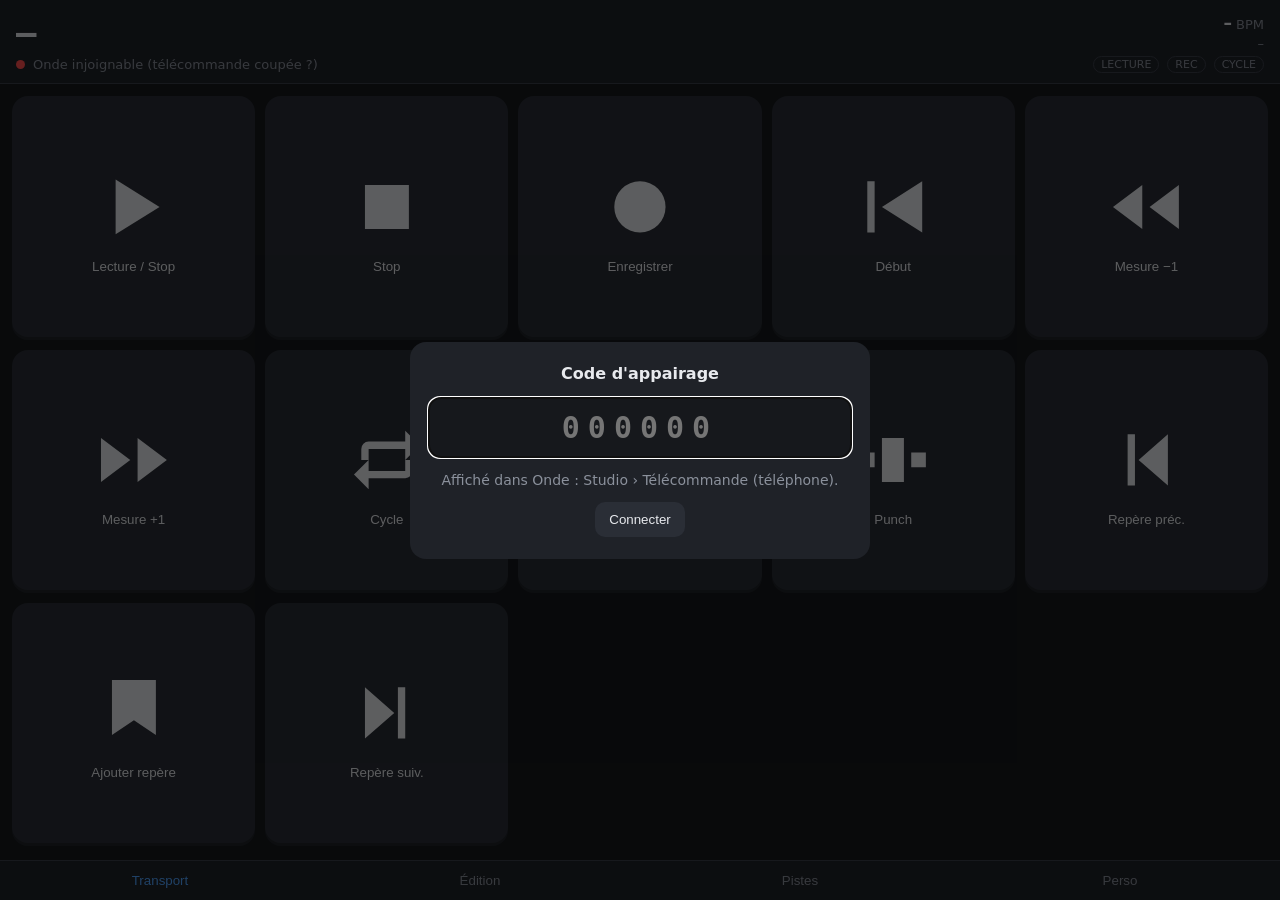
==== app/Resources/remote.html @ 25116c04 "Télécommande sur téléphone (mode Stream Deck) - Serveur HTTP local dans Onde (Studio › Télécommande)" ====
<!doctype html>
<html lang="fr">
<head>
<meta charset="utf-8">
<meta name="viewport" content="width=device-width, initial-scale=1, viewport-fit=cover, user-scalable=no">
<meta name="theme-color" content="#16181c">
<meta name="apple-mobile-web-app-capable" content="yes">
<meta name="mobile-web-app-capable" content="yes">
<link rel="manifest" href="/manifest.json">
<title>Onde · Télécommande</title>
<style>
  :root {
    --bg: #16181c; --panel: #1f2228; --key: #2a2e36; --key-hi: #343944; --line: #3a3f4a;
    --text: #e8eaee; --dim: #8b919c; --accent: #4fa3ff; --play: #3ccf6e; --rec: #ff4d4d;
    --loop: #4fa3ff; --warn: #ffb547;
  }
  * { box-sizing: border-box; -webkit-tap-highlight-color: transparent; }
  html, body { margin: 0; height: 100%; background: var(--bg); color: var(--text);
    font-family: system-ui, -apple-system, "Segoe UI", Roboto, sans-serif; overscroll-behavior: none; user-select: none; }
  body { display: flex; flex-direction: column; padding: env(safe-area-inset-top) env(safe-area-inset-right) 0 env(safe-area-inset-left); }

  header { padding: 12px 16px 10px; background: var(--panel); border-bottom: 1px solid var(--line); }
  .row { display: flex; align-items: center; gap: 10px; }
  .bars { font: 600 34px/1.1 ui-monospace, "Cascadia Mono", Consolas, monospace; letter-spacing: 1px; flex: 1; }
  .meta { text-align: right; color: var(--dim); font-size: 13px; line-height: 1.35; }
  .meta b { color: var(--text); font-size: 17px; }
  .sub { margin-top: 4px; color: var(--dim); font-size: 13px; display: flex; gap: 8px; align-items: center; }
  .dot { width: 9px; height: 9px; border-radius: 50%; background: var(--dim); display: inline-block; }
  .dot.ok { background: var(--play); } .dot.err { background: var(--rec); }
  .pill { padding: 1px 7px; border-radius: 9px; border: 1px solid var(--line); font-size: 11px; }
  .pill.on { border-color: transparent; background: var(--accent); color: #0b0d10; }
  .pill.rec { background: var(--rec); color: #fff; border-color: transparent; }
  .pill.play { background: var(--play); color: #0b0d10; border-color: transparent; }

  main { flex: 1; overflow-y: auto; padding: 12px; }
  .grid { display: grid; grid-template-columns: repeat(3, 1fr); gap: 10px; }
  @media (min-width: 560px) { .grid { grid-template-columns: repeat(5, 1fr); } }
  .key { aspect-ratio: 1; border: 0; border-radius: 16px; background: var(--key); color: var(--text);
    display: flex; flex-direction: column; align-items: center; justify-content: center; gap: 8px; padding: 6px;
    font: 600 12px/1.15 inherit; text-align: center; box-shadow: inset 0 -3px 0 rgba(0,0,0,.25); transition: transform .06s, background .1s; }
  .key:active, .key.pressed { transform: scale(.95); background: var(--key-hi); }
  .key svg { width: 38%; height: 38%; fill: currentColor; }
  .key.on { background: var(--accent); color: #0b0d10; }
  .key.on-play { background: var(--play); color: #0b0d10; }
  .key.on-rec { background: var(--rec); color: #fff; }
  .key.empty { background: transparent; border: 2px dashed var(--line); color: var(--dim); box-shadow: none; }
  .key.edit { outline: 2px solid var(--warn); }

  .tracks { display: flex; flex-direction: column; gap: 8px; }
  .track { display: flex; align-items: center; gap: 8px; background: var(--panel); border-radius: 12px; padding: 8px 8px 8px 0; overflow: hidden; }
  .track .sw { width: 6px; align-self: stretch; }
  .track .nm { flex: 1; font-weight: 600; font-size: 15px; white-space: nowrap; overflow: hidden; text-overflow: ellipsis; padding: 10px 4px; }
  .track.sel { outline: 2px solid var(--accent); }
  .tb { width: 48px; height: 44px; border: 0; border-radius: 10px; background: var(--key); color: var(--dim); font: 700 15px inherit; }
  .tb.m.on { background: #e9a23b; color: #111; } .tb.s.on { background: #e6d43d; color: #111; } .tb.r.on { background: var(--rec); color: #fff; }

  nav { display: flex; background: var(--panel); border-top: 1px solid var(--line); padding-bottom: env(safe-area-inset-bottom); }
  nav button { flex: 1; border: 0; background: none; color: var(--dim); padding: 12px 4px; font: 600 12px inherit; }
  nav button.cur { color: var(--accent); }
  .tools { display: flex; justify-content: space-between; align-items: center; margin-bottom: 10px; color: var(--dim); font-size: 13px; }
  .tools button { border: 1px solid var(--line); background: var(--key); color: var(--text); border-radius: 10px; padding: 8px 12px; font: 600 13px inherit; }

  dialog { border: 0; border-radius: 16px; background: var(--panel); color: var(--text); width: min(92vw, 460px); max-height: 80vh; padding: 0; }
  dialog::backdrop { background: rgba(0,0,0,.6); }
  .dlg-h { padding: 14px 16px; border-bottom: 1px solid var(--line); display: flex; gap: 8px; }
  .dlg-h input { flex: 1; background: var(--bg); border: 1px solid var(--line); color: var(--text); border-radius: 10px; padding: 10px; font-size: 16px; }
  .dlg-h button, .code button { border: 0; border-radius: 10px; background: var(--key); color: var(--text); padding: 10px 14px; font: 600 14px inherit; }
  .list { overflow-y: auto; max-height: 60vh; }
  .list div { padding: 12px 16px; border-bottom: 1px solid var(--line); }
  .list small { color: var(--dim); display: block; }
  .code { padding: 22px 18px; text-align: center; }
  .code input { width: 100%; font: 600 30px ui-monospace, monospace; text-align: center; letter-spacing: 8px; background: var(--bg);
    border: 1px solid var(--line); border-radius: 12px; color: var(--text); padding: 12px; margin: 14px 0; }
  .code p { color: var(--dim); font-size: 14px; margin: 0; }
</style>
</head>
<body>
<header>
  <div class="row">
    <div class="bars" id="bars">–</div>
    <div class="meta"><b id="bpm">–</b> BPM<br><span id="sig">–</span></div>
  </div>
  <div class="sub">
    <span class="dot" id="link"></span><span id="project">Connexion…</span>
    <span style="flex:1"></span>
    <span class="pill" id="pPlay">LECTURE</span><span class="pill" id="pRec">REC</span><span class="pill" id="pLoop">CYCLE</span>
  </div>
</header>

<main id="main"></main>

<nav id="nav">
  <button data-page="transport" class="cur">Transport</button>
  <button data-page="edit">Édition</button>
  <button data-page="tracks">Pistes</button>
  <button data-page="custom">Perso</button>
</nav>

<dialog id="picker">
  <div class="dlg-h"><input id="search" placeholder="Rechercher une commande…" autocomplete="off"><button id="clearSlot">Vider</button></div>
  <div class="list" id="actionList"></div>
</dialog>

<dialog id="codeDlg">
  <div class="code">
    <b>Code d'appairage</b>
    <input id="codeInput" inputmode="numeric" maxlength="6" placeholder="000000">
    <p>Affiché dans Onde : Studio › Télécommande (téléphone).</p>
    <p style="margin-top:14px"><button id="codeOk">Connecter</button></p>
  </div>
</dialog>

<script>
"use strict";
// Icônes (24x24).
const I = {
  play: '<path d="M7 4.5v15l12-7.5z"/>', stop: '<path d="M6 6h12v12H6z"/>', rec: '<circle cx="12" cy="12" r="7"/>',
  home: '<path d="M5 5h2v14H5zM20 5v14L9 12z"/>', end: '<path d="M17 5h2v14h-2zM4 5v14l11-7z"/>',
  rew: '<path d="M11 6v12l-8-6zM21 6v12l-8-6z"/>', fwd: '<path d="M13 6v12l8-6zM3 6v12l8-6z"/>',
  loop: '<path d="M7 7h10V4l4 4-4 4V9H7v3H5V9a2 2 0 0 1 2-2zm10 10H7v3l-4-4 4-4v3h10v-3h2v3a2 2 0 0 1-2 2z"/>',
  click: '<path d="M9 3h6l4 18H5zm1.6 2-1 4.5 5.9-3.1L15 5zM8.5 14l-.9 4.5h8.8l-1.3-6z"/>',
  marker: '<path d="M6 3h12v15l-6-4-6 4z"/>', prev: '<path d="M7 5h2v14H7zm11 0v14l-8-7z"/>', next: '<path d="M15 5h2v14h-2zM6 5v14l8-7z"/>',
  undo: '<path d="M12 5a8 8 0 1 1-7.4 11h2.2A6 6 0 1 0 12 7H8.5l3 3-1.4 1.4L4.7 6l5.4-5.4L11.5 2l-3 3z"/>',
  redo: '<path d="M12 5a8 8 0 1 0 7.4 11h-2.2A6 6 0 1 1 12 7h3.5l-3 3 1.4 1.4L19.3 6l-5.4-5.4L12.5 2l3 3z"/>',
  cut: '<path d="M9.6 8.2 12 10.6l6-6h3L13.4 12 21 19.4h-3L12 13.4l-2.4 2.4a3.5 3.5 0 1 1-1.4-1.4L10.6 12 8.2 9.6A3.5 3.5 0 1 1 9.6 8.2zM6 7.5a1.5 1.5 0 1 0 0-3 1.5 1.5 0 0 0 0 3zm0 12a1.5 1.5 0 1 0 0-3 1.5 1.5 0 0 0 0 3z"/>',
  dup: '<path d="M8 3h11v13h-2V5H8zM4 7h11v14H4z"/>', del: '<path d="M8 3h8l1 2h4v2H3V5h4zm-3 6h14l-1 12H6z"/>',
  save: '<path d="M4 3h13l4 4v14H4zm3 2v5h9V5zm5 8a3 3 0 1 0 0 6 3 3 0 0 0 0-6z"/>',
  q: '<path d="M4 18h3v-6H4zm6.5 0h3V6h-3zM17 18h3V9h-3z"/>', snap: '<path d="M7 3v8a5 5 0 0 0 10 0V3h-3v8a2 2 0 0 1-4 0V3zm0 14h3v4H7zm7 0h3v4h-3z"/>',
  mix: '<path d="M5 3h2v6h2v3H7v9H5v-9H3V9h2zm6 0h2v12h2v3h-2v3h-2v-3H9v-3h2zm6 0h2v4h2v3h-2v11h-2V10h-2V7h2z"/>',
  fit: '<path d="M3 3h7v2H5v5H3zm11 0h7v7h-2V5h-5zM3 14h2v5h5v2H3zm16 0h2v7h-7v-2h5z"/>',
  punch: '<path d="M3 10h4v4H3zm14 0h4v4h-4zM9 6h6v12H9z"/>', mute: '<path d="M4 9h4l5-4v14l-5-4H4zm12.6.2 1.4-1.4 2 2 2-2 1.4 1.4-2 2 2 2-1.4 1.4-2-2-2 2-1.4-1.4 2-2z"/>',
  up: '<path d="M12 5l7 8h-5v6h-4v-6H5z"/>', down: '<path d="M12 19l-7-8h5V5h4v6h5z"/>', plus: '<path d="M11 4h2v7h7v2h-7v7h-2v-7H4v-2h7z"/>',
  note: '<path d="M9 4v11.6A3.5 3.5 0 1 0 11 19V8h7V4z"/>', star: '<path d="M12 3l2.6 6 6.4.6-4.8 4.3 1.4 6.4L12 17l-5.6 3.3 1.4-6.4L3 9.6 9.4 9z"/>'
};
const svg = n => '<svg viewBox="0 0 24 24">' + (I[n] || I.star) + '</svg>';

// Pages par défaut : [commande, libellé, icône, état à refléter].
const PAGES = {
  transport: [
    ["transport.play", "Lecture / Stop", "play", "playing"], ["transport.stop", "Stop", "stop"], ["transport.record", "Enregistrer", "rec", "recording"],
    ["transport.home", "Début", "home"], ["transport.rewind", "Mesure −1", "rew"], ["transport.forward", "Mesure +1", "fwd"],
    ["transport.loop", "Cycle", "loop", "looping"], ["transport.click", "Métronome", "click", "click"], ["transport.punch", "Punch", "punch"],
    ["transport.prevMarker", "Repère préc.", "prev"], ["transport.addMarker", "Ajouter repère", "marker"], ["transport.nextMarker", "Repère suiv.", "next"]
  ],
  edit: [
    ["edit.undo", "Annuler", "undo"], ["edit.redo", "Rétablir", "redo"], ["file.save", "Enregistrer le projet", "save"],
    ["clip.split", "Couper au curseur", "cut"], ["clip.duplicate", "Dupliquer", "dup"], ["clip.delete", "Supprimer", "del"],
    ["clip.quantise", "Quantifier", "q"], ["edit.snap", "Calage", "snap", "snap"], ["clip.mute", "Muet (événement)", "mute"],
    ["view.mixer", "MixConsole", "mix"], ["view.zoomFit", "Tout voir", "fit"], ["midi.newPart", "Conteneur MIDI", "note"]
  ]
};
const ICONS_BY_PREFIX = [["transport.play","play"],["transport.stop","stop"],["transport.record","rec"],["transport.loop","loop"],["transport.click","click"],
  ["transport.rewind","rew"],["transport.forward","fwd"],["transport.home","home"],["transport.end","end"],["Marker","marker"],["edit.undo","undo"],["edit.redo","redo"],
  ["clip.split","cut"],["duplicate","dup"],["delete","del"],["save","save"],["quantise","q"],["snap","snap"],["mute","mute"],["view.mixer","mix"],["zoom","fit"],
  ["track.prev","up"],["track.next","down"],["track.add","plus"],["midi","note"],["punch","punch"]];
const iconFor = id => (ICONS_BY_PREFIX.find(([p]) => id.includes(p)) || [0, "star"])[1];

let code = new URLSearchParams(location.search).get("k") || localStorage.getItem("onde.code") || "";
if (new URLSearchParams(location.search).get("k")) { localStorage.setItem("onde.code", code); history.replaceState(null, "", "/"); }
let state = {}, actions = [], page = localStorage.getItem("onde.page") || "transport", editing = false, editSlot = -1;
let custom = JSON.parse(localStorage.getItem("onde.custom") || "null") || [
  ["track.prev", "Piste précédente", "up"], ["track.next", "Piste suivante", "down"], ["audio.arm", "Armer la piste", "rec"],
  ["track.mute", "Muet (piste)", "mute"], ["track.solo", "Solo (piste)", "star"], ["audio.monitor", "Monitoring", "star"],
  null, null, null, null, null, null
];

const $ = id => document.getElementById(id);
const buzz = () => { if (navigator.vibrate) navigator.vibrate(12); };

async function api(path, method = "GET") {
  const r = await fetch(path + (path.includes("?") ? "&" : "?") + "k=" + encodeURIComponent(code), { method, cache: "no-store" });
  if (r.status === 403) { askCode(); throw new Error("code"); }
  if (!r.ok) throw new Error(r.status);
  return r.json();
}
const act = id => api("/api/action?id=" + encodeURIComponent(id), "POST").then(poll).catch(() => {});
const trackOp = (i, op) => api("/api/track?i=" + i + "&op=" + op, "POST").then(poll).catch(() => {});

function askCode() {
  if ($("codeDlg").open) return;
  $("codeInput").value = ""; $("codeDlg").showModal(); $("codeInput").focus();
}
$("codeOk").onclick = () => { code = $("codeInput").value.trim(); localStorage.setItem("onde.code", code); $("codeDlg").close(); loadActions(); poll(); };

function keyButton(def, slot) {
  const b = document.createElement("button");
  b.className = "key";
  if (!def) { b.classList.add("empty"); b.innerHTML = svg("plus") + "<span>" + (editing ? "Choisir" : "Vide") + "</span>"; }
  else {
    b.innerHTML = svg(def[2]) + "<span>" + def[1] + "</span>";
    const flag = def[3] || (actions.find(a => a.id === def[0] && a.on !== undefined && a.on !== null) ? "#" + def[0] : null);
    if (flag) b.dataset.flag = flag;
  }
  if (editing && slot >= 0) b.classList.add("edit");
  b.addEventListener("pointerdown", () => b.classList.add("pressed"));
  ["pointerup", "pointerleave", "pointercancel"].forEach(e => b.addEventListener(e, () => b.classList.remove("pressed")));
  b.onclick = () => {
    buzz();
    if (slot >= 0 && (editing || !def)) { openPicker(slot); return; }
    if (def) act(def[0]);
  };
  return b;
}

function render() {
  document.querySelectorAll("nav button").forEach(n => n.classList.toggle("cur", n.dataset.page === page));
  const m = $("main"); m.innerHTML = "";
  if (page === "tracks") {
    const list = document.createElement("div"); list.className = "tracks"; list.id = "trackList"; m.appendChild(list);
    renderTracks(); return;
  }
  if (page === "custom") {
    const t = document.createElement("div"); t.className = "tools";
    t.innerHTML = "<span>" + (editing ? "Touchez une case pour choisir sa commande" : "Vos boutons") + "</span>";
    const e = document.createElement("button"); e.textContent = editing ? "Terminé" : "Modifier";
    e.onclick = () => { editing = !editing; render(); }; t.appendChild(e); m.appendChild(t);
  }
  const g = document.createElement("div"); g.className = "grid"; m.appendChild(g);
  const defs = page === "custom" ? custom : PAGES[page];
  defs.forEach((d, i) => g.appendChild(keyButton(d, page === "custom" ? i : -1)));
  updateFlags();
}

function renderTracks() {
  const list = $("trackList"); if (!list) return;
  const tracks = state.tracks || [];
  const sig = JSON.stringify(tracks);
  if (list.dataset.sig === sig) return;
  list.dataset.sig = sig; list.innerHTML = "";
  if (!tracks.length) { list.innerHTML = '<p style="color:var(--dim)">Aucune piste.</p>'; return; }
  tracks.forEach(t => {
    const row = document.createElement("div"); row.className = "track" + (t.sel ? " sel" : "");
    row.innerHTML = '<div class="sw" style="background:#' + String(t.color).slice(-6) + '"></div><div class="nm"></div>';
    row.querySelector(".nm").textContent = t.name;
    row.querySelector(".nm").onclick = () => { buzz(); trackOp(t.i, "select"); };
    [["m", "M", "mute"], ["s", "S", "solo"], ["r", "●", "arm"]].forEach(([c, label, op]) => {
      const b = document.createElement("button"); b.className = "tb " + c + (t[op] ? " on" : ""); b.textContent = label;
      b.onclick = () => { buzz(); trackOp(t.i, op); }; row.appendChild(b);
    });
    list.appendChild(row);
  });
}

function updateFlags() {
  document.querySelectorAll(".key[data-flag]").forEach(b => {
    const f = b.dataset.flag;
    let on = f.startsWith("#") ? !!(actions.find(a => a.id === f.slice(1)) || {}).on : !!state[f];
    b.classList.toggle("on", on && f !== "playing" && f !== "recording");
    b.classList.toggle("on-play", on && f === "playing");
    b.classList.toggle("on-rec", on && f === "recording");
  });
}

async function poll() {
  try {
    state = await api("/api/state");
    $("link").className = "dot ok";
    $("bars").textContent = state.bars || "–";
    $("bpm").textContent = state.bpm ? (Math.round(state.bpm * 100) / 100) : "–";
    $("sig").textContent = (state.sig || "") + " · " + (state.time || "");
    $("project").textContent = state.project || "Onde";
    $("pPlay").className = "pill" + (state.playing ? " play" : "");
    $("pRec").className = "pill" + (state.recording ? " rec" : "");
    $("pLoop").className = "pill" + (state.looping ? " on" : "");
    updateFlags(); renderTracks();
  } catch (e) {
    if (e.message !== "code") { $("link").className = "dot err"; $("project").textContent = "Onde injoignable (télécommande coupée ?)"; }
  }
}

async function loadActions() { try { actions = await api("/api/actions"); render(); } catch (e) {} }

function openPicker(slot) {
  editSlot = slot; $("search").value = ""; fillPicker(""); $("picker").showModal();
}
function fillPicker(q) {
  const l = $("actionList"); l.innerHTML = ""; q = q.toLowerCase();
  actions.filter(a => (a.name + " " + a.cat).toLowerCase().includes(q)).forEach(a => {
    const d = document.createElement("div"); d.innerHTML = a.name + "<small>" + a.cat + "</small>";
    d.onclick = () => { custom[editSlot] = [a.id, a.name, iconFor(a.id)]; saveCustom(); $("picker").close(); render(); };
    l.appendChild(d);
  });
}
$("search").oninput = e => fillPicker(e.target.value);
$("clearSlot").onclick = () => { custom[editSlot] = null; saveCustom(); $("picker").close(); render(); };
$("picker").addEventListener("click", e => { if (e.target === $("picker")) $("picker").close(); });
function saveCustom() { localStorage.setItem("onde.custom", JSON.stringify(custom)); }

document.querySelectorAll("nav button").forEach(n => n.onclick = () => { buzz(); page = n.dataset.page; editing = false; localStorage.setItem("onde.page", page); render(); });

render();
if (!code) askCode(); else { loadActions(); poll(); }
let timer = setInterval(poll, 250);
document.addEventListener("visibilitychange", () => { clearInterval(timer); if (!document.hidden) { poll(); timer = setInterval(poll, 250); } });
setInterval(loadActions, 5000);   // états des commandes à cocher (calage, cycle…)
</script>
</body>
</html>
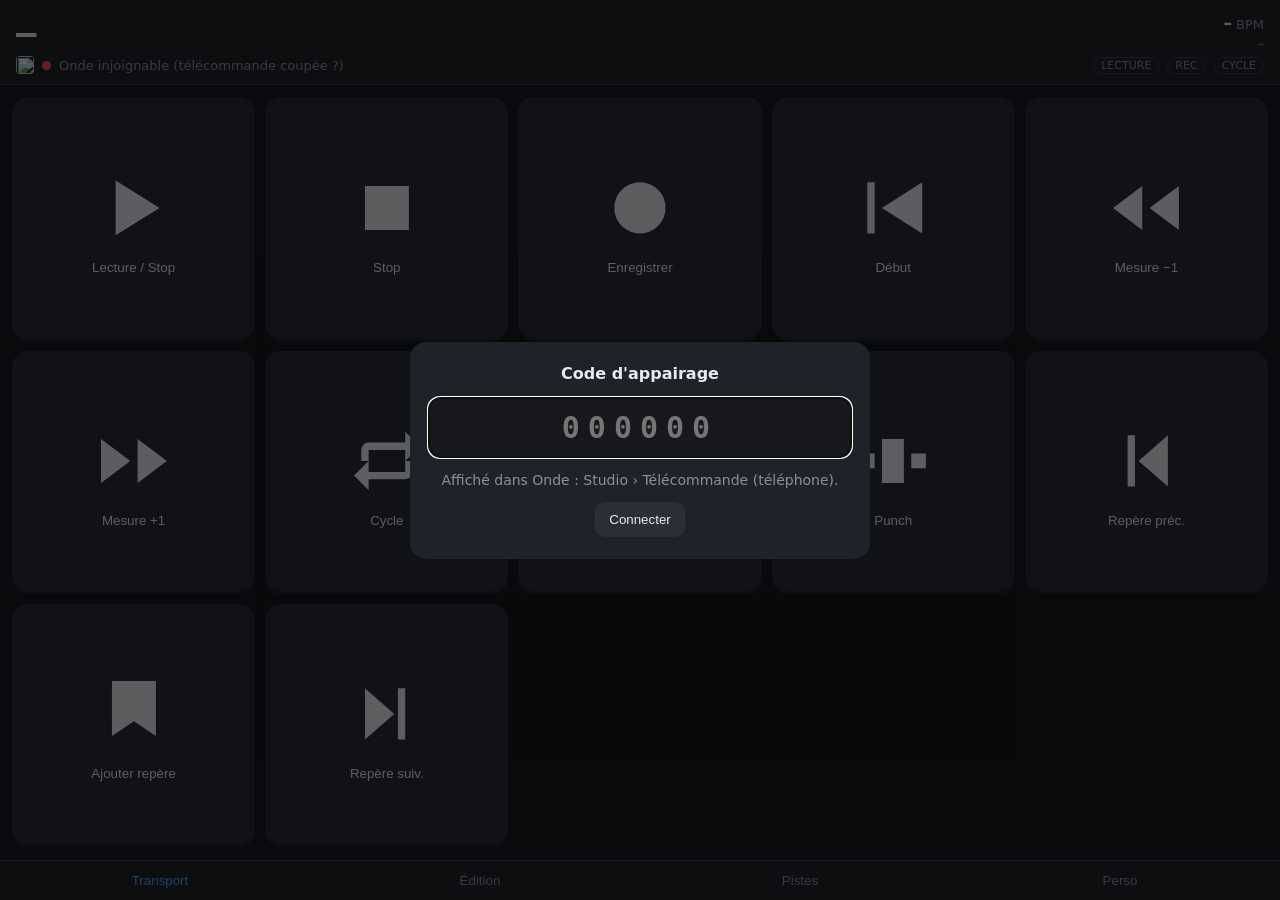
==== commit 6548a583: "Logo d'Onde : icône, À propos, barre d'outils et page du téléphone - Logo vectoriel (app/Resources/l" ====
--- a/app/Resources/remote.html
+++ b/app/Resources/remote.html
@@ -7,6 +7,8 @@
 <meta name="apple-mobile-web-app-capable" content="yes">
 <meta name="mobile-web-app-capable" content="yes">
 <link rel="manifest" href="/manifest.json">
+<link rel="icon" type="image/png" href="/logo-32.png">
+<link rel="apple-touch-icon" href="/logo-192.png">
 <title>Onde · Télécommande</title>
 <style>
   :root {
@@ -81,7 +83,7 @@
     <div class="meta"><b id="bpm">–</b> BPM<br><span id="sig">–</span></div>
   </div>
   <div class="sub">
-    <span class="dot" id="link"></span><span id="project">Connexion…</span>
+    <img src="/logo.svg" alt="" width="18" height="18" style="border-radius:4px"><span class="dot" id="link"></span><span id="project">Connexion…</span>
     <span style="flex:1"></span>
     <span class="pill" id="pPlay">LECTURE</span><span class="pill" id="pRec">REC</span><span class="pill" id="pLoop">CYCLE</span>
   </div>
